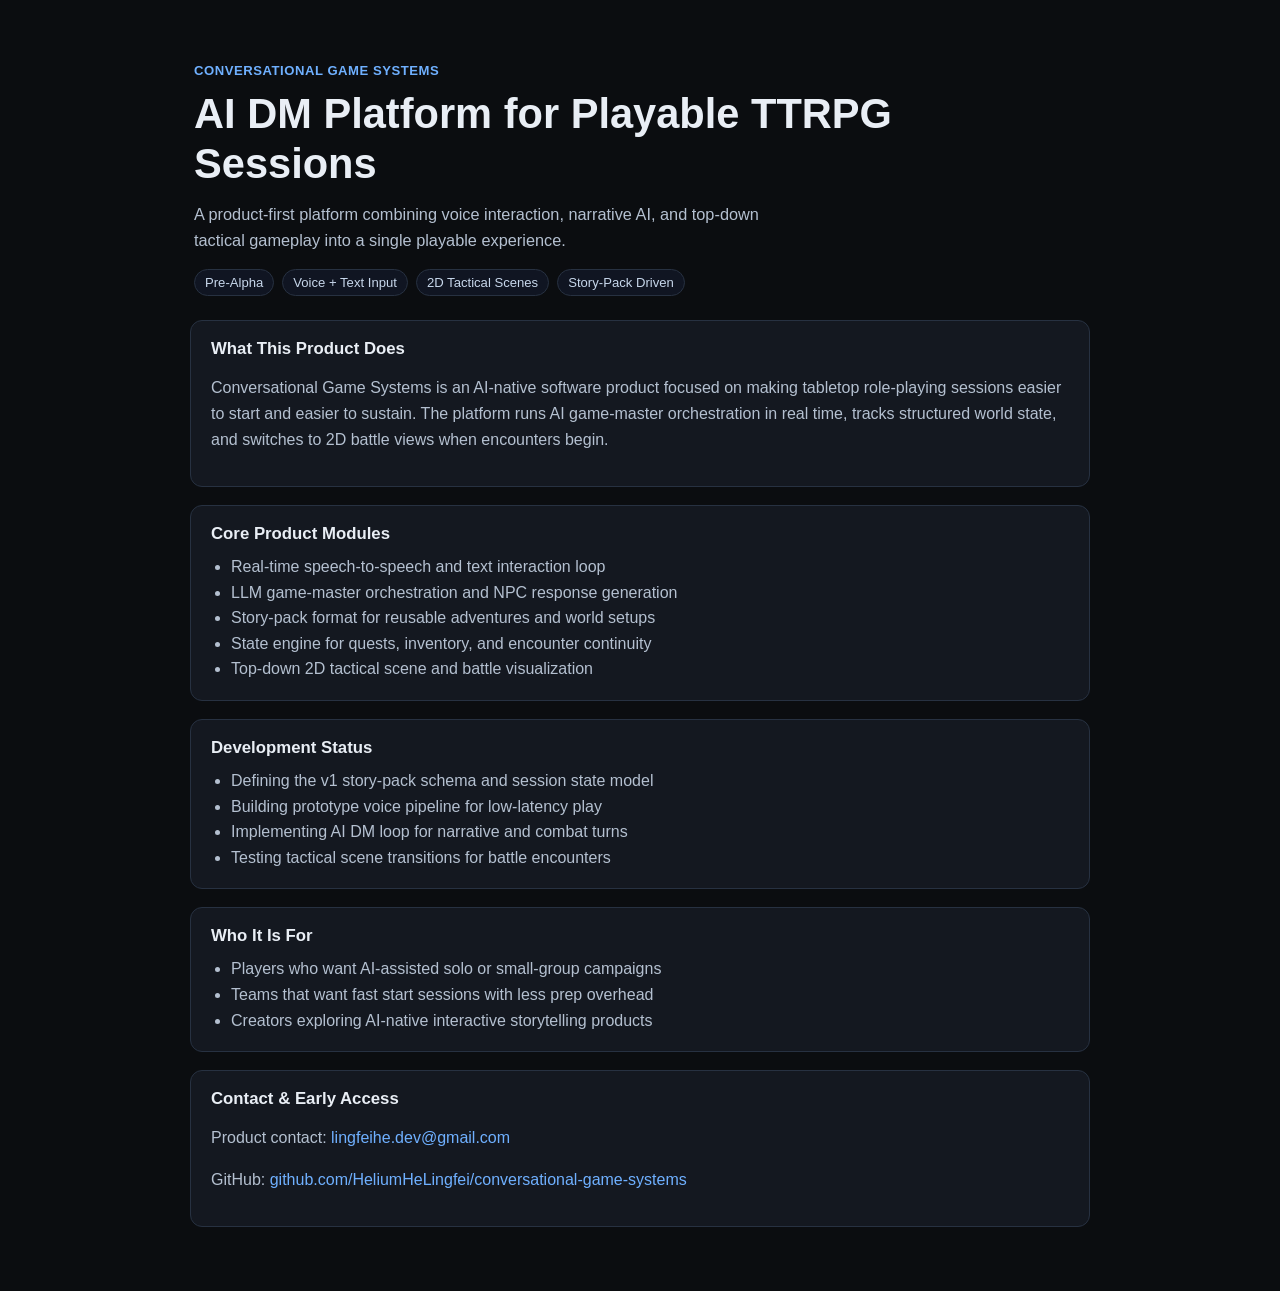
==== pages/index.html @ 2da3c4c4 "Align repository structure around pages and update docs paths. Move tracked landing and brief assets" ====
<!doctype html>
<html lang="en">
  <head>
    <meta charset="utf-8" />
    <meta name="viewport" content="width=device-width, initial-scale=1" />
    <title>Conversational Game Systems | AI DM Platform</title>
    <meta
      name="description"
      content="An AI-native TTRPG platform with voice interaction, LLM game-mastering, and 2D tactical visualization."
    />
    <link rel="stylesheet" href="./style.css" />
  </head>
  <body>
    <main class="container">
      <section class="hero">
        <p class="kicker">Conversational Game Systems</p>
        <h1>AI DM Platform for Playable TTRPG Sessions</h1>
        <p class="subtitle">
          A product-first platform combining voice interaction, narrative AI,
          and top-down tactical gameplay into a single playable experience.
        </p>
        <div class="chips">
          <span class="chip">Pre-Alpha</span>
          <span class="chip">Voice + Text Input</span>
          <span class="chip">2D Tactical Scenes</span>
          <span class="chip">Story-Pack Driven</span>
        </div>
      </section>

      <section class="card">
        <h2>What This Product Does</h2>
        <p>
          Conversational Game Systems is an AI-native software product focused
          on making tabletop role-playing sessions easier to start and easier to
          sustain. The platform runs AI game-master orchestration in real time,
          tracks structured world state, and switches to 2D battle views when
          encounters begin.
        </p>
      </section>

      <section class="card">
        <h2>Core Product Modules</h2>
        <ul>
          <li>Real-time speech-to-speech and text interaction loop</li>
          <li>LLM game-master orchestration and NPC response generation</li>
          <li>Story-pack format for reusable adventures and world setups</li>
          <li>State engine for quests, inventory, and encounter continuity</li>
          <li>Top-down 2D tactical scene and battle visualization</li>
        </ul>
      </section>

      <section class="card">
        <h2>Development Status</h2>
        <ul>
          <li>Defining the v1 story-pack schema and session state model</li>
          <li>Building prototype voice pipeline for low-latency play</li>
          <li>Implementing AI DM loop for narrative and combat turns</li>
          <li>Testing tactical scene transitions for battle encounters</li>
        </ul>
      </section>

      <section class="card">
        <h2>Who It Is For</h2>
        <ul>
          <li>Players who want AI-assisted solo or small-group campaigns</li>
          <li>Teams that want fast start sessions with less prep overhead</li>
          <li>Creators exploring AI-native interactive storytelling products</li>
        </ul>
      </section>

      <section class="card">
        <h2>Contact & Early Access</h2>
        <p>
          Product contact:
          <a href="mailto:lingfeihe.dev@gmail.com">lingfeihe.dev@gmail.com</a>
        </p>
        <p>
          GitHub:
          <a
            href="https://github.com/HeliumHeLingfei/conversational-game-systems"
            target="_blank"
            rel="noreferrer"
            >github.com/HeliumHeLingfei/conversational-game-systems</a
          >
        </p>
      </section>
    </main>
  </body>
</html>
---- pages/style.css ----
:root {
  --bg: #0b0d10;
  --card: #141820;
  --text: #e9eef5;
  --muted: #b4c0d0;
  --accent: #6fb0ff;
  --border: #273141;
}

* {
  box-sizing: border-box;
}

html,
body {
  margin: 0;
  padding: 0;
  background: var(--bg);
  color: var(--text);
  font-family: Inter, "Segoe UI", Roboto, Arial, sans-serif;
}

.container {
  width: min(900px, 92vw);
  margin: 48px auto 64px;
  display: grid;
  gap: 18px;
}

.hero {
  padding: 12px 4px 6px;
}

.kicker {
  margin: 0 0 8px;
  color: var(--accent);
  font-weight: 600;
  letter-spacing: 0.04em;
  text-transform: uppercase;
  font-size: 0.82rem;
}

h1 {
  margin: 0;
  font-size: clamp(1.8rem, 4vw, 2.6rem);
  line-height: 1.2;
}

.subtitle {
  margin-top: 12px;
  color: var(--muted);
  font-size: 1.02rem;
  max-width: 68ch;
}

.chips {
  margin-top: 14px;
  display: flex;
  flex-wrap: wrap;
  gap: 8px;
}

.chip {
  display: inline-block;
  border: 1px solid var(--border);
  background: #101522;
  color: #c7d7eb;
  font-size: 0.82rem;
  border-radius: 999px;
  padding: 5px 10px;
}

.card {
  background: var(--card);
  border: 1px solid var(--border);
  border-radius: 12px;
  padding: 18px 20px;
}

h2 {
  margin-top: 0;
  margin-bottom: 10px;
  font-size: 1.05rem;
}

p,
li {
  color: var(--muted);
  line-height: 1.6;
}

ul {
  margin: 0;
  padding-left: 20px;
}

a {
  color: var(--accent);
  text-decoration: none;
}

a:hover {
  text-decoration: underline;
}
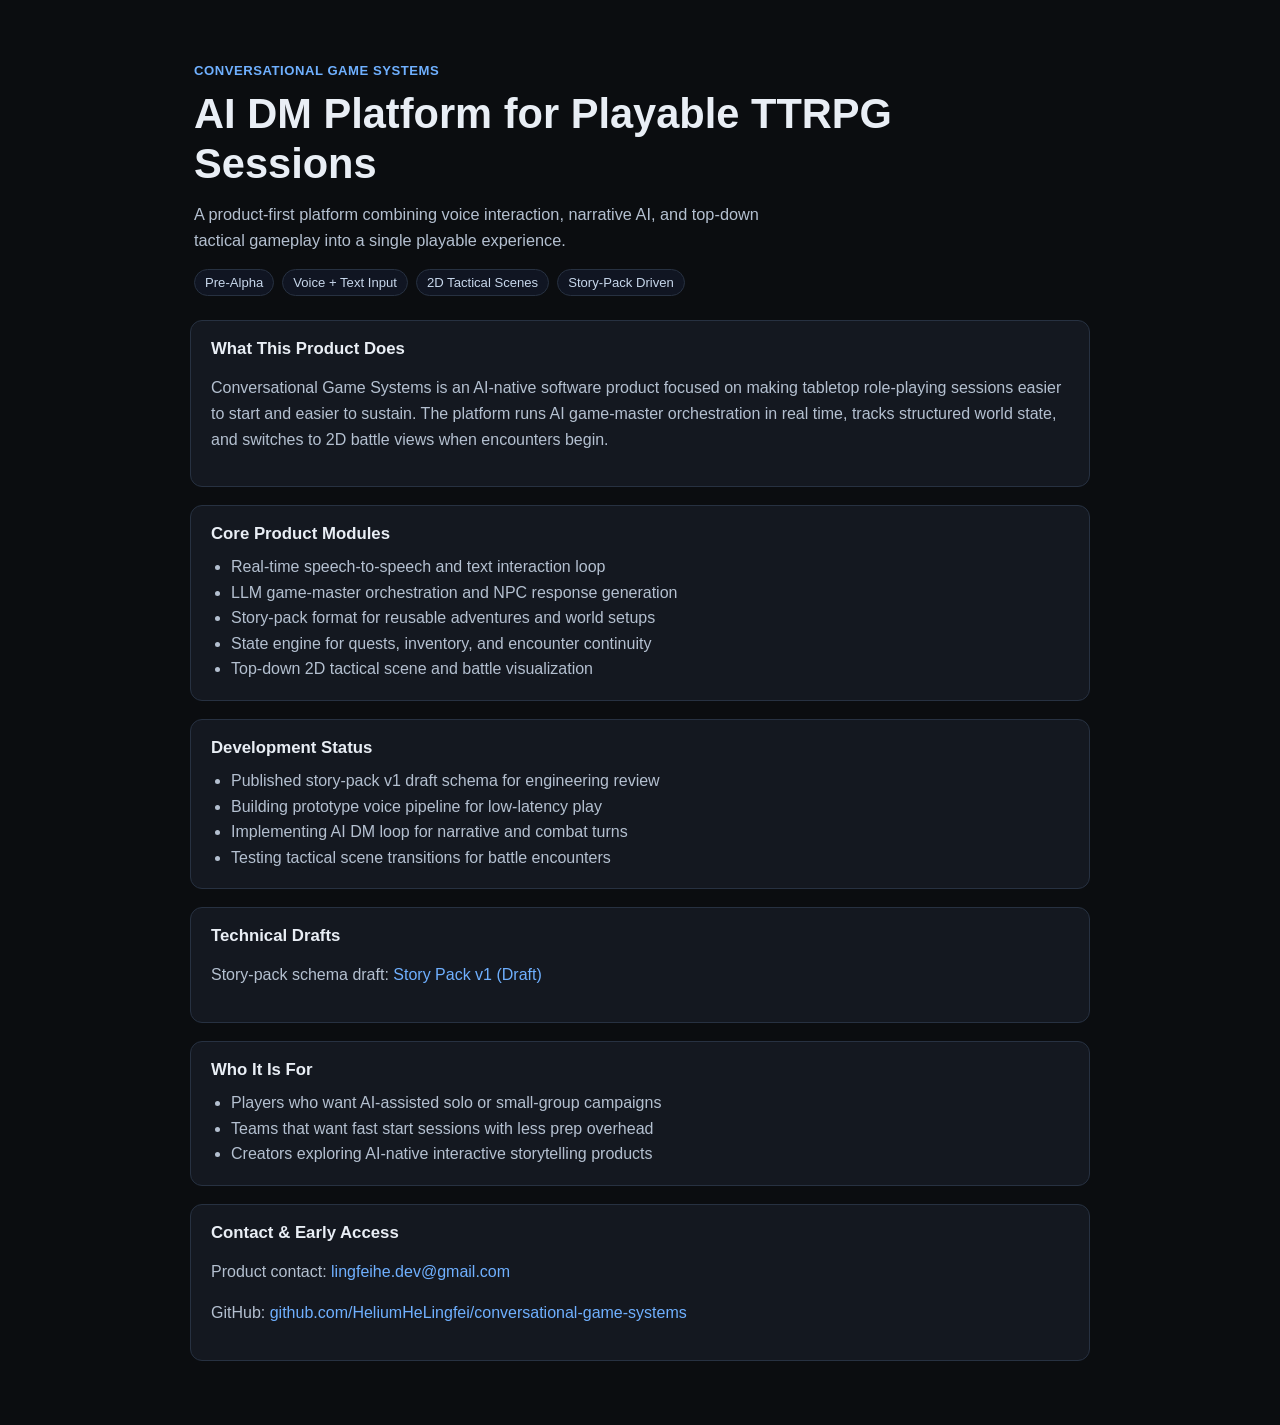
==== commit 57db014c: "Add story-pack runtime improvements and dual-layer rules retrieval workflow. This introduces validat" ====
--- a/pages/index.html
+++ b/pages/index.html
@@ -52,11 +52,19 @@
       <section class="card">
         <h2>Development Status</h2>
         <ul>
-          <li>Defining the v1 story-pack schema and session state model</li>
+          <li>Published story-pack v1 draft schema for engineering review</li>
           <li>Building prototype voice pipeline for low-latency play</li>
           <li>Implementing AI DM loop for narrative and combat turns</li>
           <li>Testing tactical scene transitions for battle encounters</li>
         </ul>
+      </section>
+
+      <section class="card">
+        <h2>Technical Drafts</h2>
+        <p>
+          Story-pack schema draft:
+          <a href="./story-pack-v1.html">Story Pack v1 (Draft)</a>
+        </p>
       </section>
 
       <section class="card">
